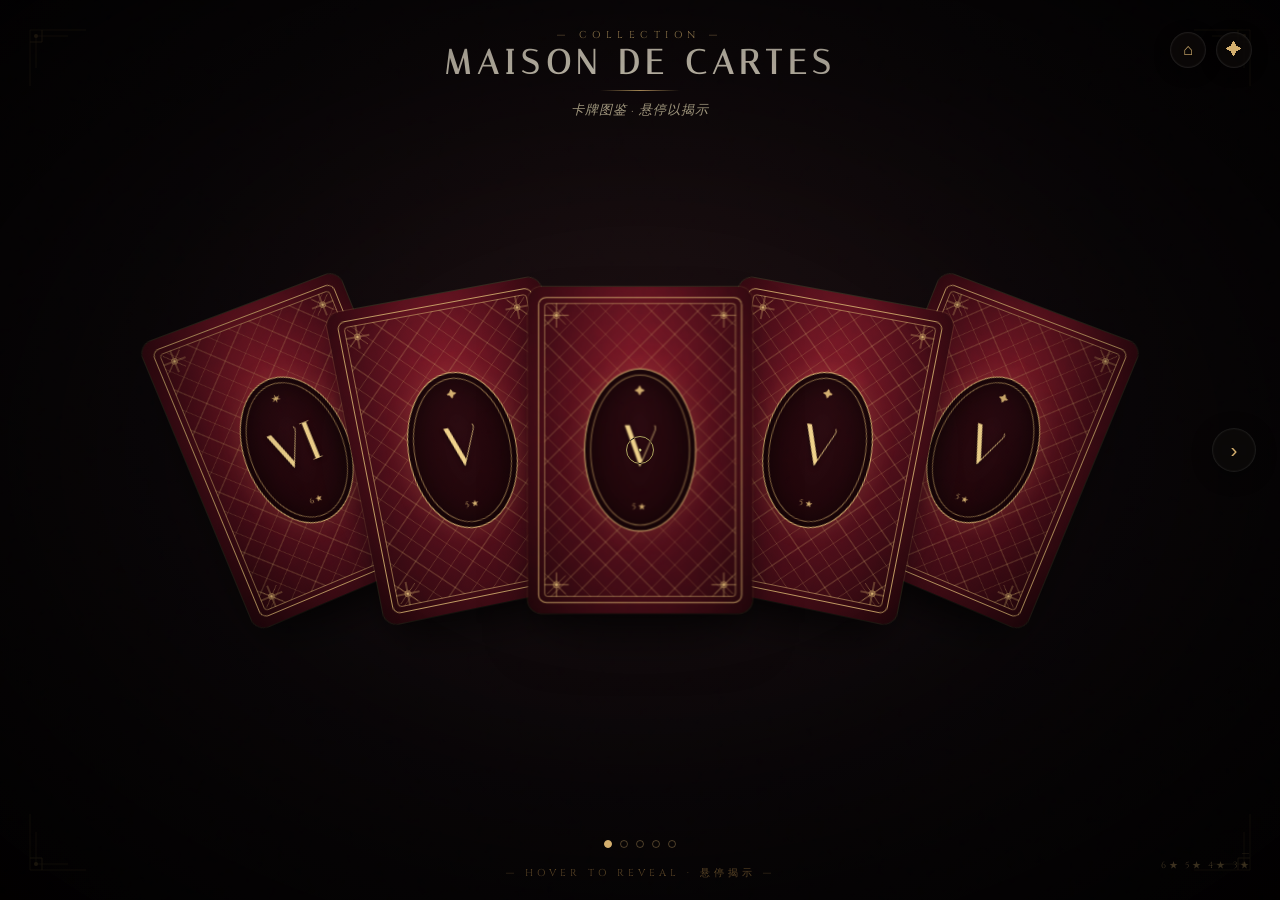
==== cards.html @ a9458280 "feat: 全面优化祈愿页面+主页特效+签到修复+素材索引 - wish: 磨砂玻璃质感覆盖全部面板，出金前预显光柱/镜头光晕/金粒特效 - wish: 三层卡池布局(半透明满宽背景+不透明主体+右下" ====
<!DOCTYPE html>
<html lang="zh-CN">
<head>
<meta charset="UTF-8">
<title>Maison de Cartes — 牌之殿堂</title>
<meta name="viewport" content="width=device-width, initial-scale=1.0">
<link rel="preconnect" href="https://fonts.googleapis.com">
<link rel="preconnect" href="https://fonts.gstatic.com" crossorigin>
<link href="https://fonts.googleapis.com/css2?family=Cinzel:wght@400;500;600;700&family=Cormorant+Garamond:ital,wght@0,300;0,400;1,300&family=Italiana&display=swap" rel="stylesheet">
<style>
  :root {
    --ink: #0a0608;
    --vellum: #f3ead6;
    --vellum-dim: #c9bd9d;
    --gold: #d4af6e;
    --gold-bright: #f0d28a;
    --gold-deep: #8a6a3a;
    --gold-edge: #b58a4a;
    --crimson: #8b1a2b;
    --crimson-deep: #4a0d18;
    --shadow: rgba(0,0,0,0.55);
    --pink: #FFB8C6;
    --purple: #B08FFF;
    --blue: #5B7A9A;
    --card-w: 220px;
    --card-h: 320px;
    --card-t: 6px;
  }

  * { margin: 0; padding: 0; box-sizing: border-box; }

  html, body {
    height: 100%;
    overflow: hidden;
    background: var(--ink);
    color: var(--vellum);
    font-family: 'Cormorant Garamond', serif;
    cursor: none;
  }

  .stage {
    position: fixed; inset: 0;
    background: radial-gradient(ellipse at 50% 40%, #1a0e10 0%, #0a0608 55%, #050203 100%);
    overflow: hidden;
  }
  .grain {
    position: fixed; inset: -50%; pointer-events: none;
    opacity: 0.08; mix-blend-mode: overlay; z-index: 100;
    background-image: url("data:image/svg+xml,%3Csvg viewBox='0 0 200 200' xmlns='http://www.w3.org/2000/svg'%3E%3Cfilter id='n'%3E%3CfeTurbulence type='fractalNoise' baseFrequency='0.9' numOctaves='3' /%3E%3C/filter%3E%3Crect width='100%25' height='100%25' filter='url(%23n)'/%3E%3C/svg%3E");
    animation: drift 8s steps(6) infinite;
  }
  @keyframes drift {
    0%,100%{transform:translate(0,0)}20%{transform:translate(-3%,2%)}40%{transform:translate(2%,-3%)}60%{transform:translate(-2%,-2%)}80%{transform:translate(3%,3%)}
  }
  .vignette {
    position: fixed; inset: 0; pointer-events: none; z-index: 90;
    background: radial-gradient(ellipse at center, transparent 35%, rgba(0,0,0,0.75) 100%);
  }
  .spotlight {
    position: fixed; inset: 0; pointer-events: none; z-index: 5;
    background: radial-gradient(ellipse 600px 800px at 50% 50%, rgba(240,210,138,0.06) 0%, transparent 60%);
    opacity: 0; transition: opacity 0.8s ease;
  }
  body.has-active .spotlight { opacity: 1; }

  .deco {
    position: fixed; pointer-events: none; z-index: 50;
    color: var(--gold-deep); opacity: 0.55;
  }
  .deco.tl{top:28px;left:28px}.deco.tr{top:28px;right:28px;transform:scaleX(-1)}
  .deco.bl{bottom:28px;left:28px;transform:scaleY(-1)}.deco.br{bottom:28px;right:28px;transform:scale(-1,-1)}

  .masthead {
    position: fixed; top: 28px; left: 50%; transform: translateX(-50%);
    text-align: center; z-index: 60; pointer-events: none;
    transition: opacity 0.5s ease;
  }
  body.has-active .masthead { opacity: 0.3; }
  .masthead .eyebrow {
    font-family: 'Cinzel', serif; font-size: 10px; letter-spacing: 0.55em;
    color: var(--gold); margin-bottom: 4px; text-transform: uppercase;
  }
  .masthead .title {
    font-family: 'Italiana', serif; font-size: 34px; letter-spacing: 0.18em;
    color: var(--vellum); line-height: 1;
  }
  .masthead .rule {
    width: 80px; height: 1px; margin: 10px auto;
    background: linear-gradient(90deg, transparent, var(--gold), transparent);
  }
  .masthead .sub {
    font-family: 'Cormorant Garamond', serif; font-style: italic;
    font-size: 13px; color: var(--vellum-dim); letter-spacing: 0.08em;
  }

  /* Nav */
  .nav-btns {
    position: fixed; top: 32px; right: 28px; z-index: 110;
    display: flex; gap: 10px;
  }
  .nav-btn {
    width: 36px; height: 36px; border-radius: 50%;
    border: 1px solid rgba(255,255,255,0.08);
    background: rgba(14,12,10,0.65); backdrop-filter: blur(12px);
    -webkit-backdrop-filter: blur(12px);
    color: var(--gold); font-size: 1rem; cursor: pointer;
    display: flex; align-items: center; justify-content: center;
    transition: all 0.3s ease; text-decoration: none;
    box-shadow: 0 4px 16px rgba(0,0,0,0.4),0 0 0 1px rgba(255,255,255,0.02) inset;
  }
  .nav-btn:hover {
    background: rgba(212,175,110,0.1);
    border-color: rgba(255,255,255,0.14); color: var(--gold-bright);
    box-shadow: 0 6px 24px rgba(0,0,0,0.5),0 0 0 1px rgba(255,255,255,0.04) inset;
    transform: translateY(-1px);
  }

  /* Page arrows */
  .page-arrow {
    position: fixed; top: 50%; transform: translateY(-50%); z-index: 110;
    width: 44px; height: 44px; border-radius: 50%;
    border: 1px solid rgba(255,255,255,0.07);
    background: rgba(14,12,10,0.6); backdrop-filter: blur(14px);
    -webkit-backdrop-filter: blur(14px);
    color: var(--gold); font-size: 1.3rem; cursor: pointer;
    display: flex; align-items: center; justify-content: center;
    transition: all 0.3s ease;
    box-shadow: 0 4px 20px rgba(0,0,0,0.45),0 0 0 1px rgba(255,255,255,0.02) inset;
  }
  .page-arrow:hover {
    background: rgba(212,175,110,0.1);
    border-color: rgba(255,255,255,0.13); color: var(--gold-bright);
    box-shadow: 0 8px 28px rgba(0,0,0,0.55),0 0 0 1px rgba(255,255,255,0.04) inset;
    transform: translateY(-50%) scale(1.05);
  }
  .page-arrow:active { transform: translateY(-50%) scale(0.92) }
  .page-arrow.left { left: 24px; }
  .page-arrow.right { right: 24px; }
  .page-arrow.hidden { opacity: 0; pointer-events: none }

  /* Page dots */
  .page-dots {
    position: fixed; bottom: 52px; left: 50%; transform: translateX(-50%);
    z-index: 110; display: flex; gap: 8px;
  }
  .page-dot {
    width: 8px; height: 8px; border-radius: 50%;
    border: 1px solid rgba(212,175,110,0.35);
    background: transparent; cursor: pointer;
    transition: all 0.3s ease;
  }
  .page-dot.active { background: var(--gold); border-color: var(--gold) }
  .page-dot:hover { border-color: rgba(212,175,110,0.7) }

  .caption {
    position: fixed; bottom: 20px; left: 50%; transform: translateX(-50%);
    z-index: 60; font-family: 'Cinzel', serif; font-size: 10px;
    letter-spacing: 0.4em; color: var(--gold-deep); text-transform: uppercase;
    pointer-events: none; transition: opacity 0.5s ease;
  }
  body.has-active .caption { opacity: 0.2; }

  .info {
    position: fixed; bottom: 80px; left: 50%;
    transform: translateX(-50%) translateY(20px);
    z-index: 60; text-align: center; pointer-events: none;
    opacity: 0; transition: opacity 0.5s ease, transform 0.6s cubic-bezier(0.16,1,0.3,1);
  }
  body.has-active .info { opacity: 1; transform: translateX(-50%) translateY(0); }
  .info .rank {
    font-family: 'Italiana', serif; font-size: 20px;
    color: var(--gold-bright); letter-spacing: 0.2em; margin-bottom: 4px;
  }
  .info .suit {
    font-family: 'Cinzel', serif; font-size: 9px;
    color: var(--vellum-dim); letter-spacing: 0.4em; text-transform: uppercase;
  }

  /* 3D Scene */
  .scene {
    position: fixed; inset: 0;
    display: flex; align-items: center; justify-content: center;
    perspective: 2000px; perspective-origin: 50% 50%; z-index: 10;
  }
  .fan {
    position: relative;
    width: var(--card-w); height: var(--card-h);
    transform-style: preserve-3d; will-change: transform;
  }

  /* Card */
  .card {
    position: absolute; top: 0; left: 0;
    width: var(--card-w); height: var(--card-h);
    transform-style: preserve-3d;
    transition: transform 0.95s cubic-bezier(0.22, 1, 0.36, 1), filter 0.6s ease, opacity 0.5s ease;
    cursor: none; will-change: transform;
  }
  .card.ghost { opacity: 0; pointer-events: none }

  .card-flip {
    position: absolute; inset: 0; transform-style: preserve-3d;
    transition: transform 0.95s cubic-bezier(0.22, 1, 0.36, 1);
    will-change: transform;
  }
  .card.flipped .card-flip { transform: rotateY(180deg); }

  .face {
    position: absolute; inset: 0; border-radius: 14px; overflow: hidden;
    backface-visibility: hidden; -webkit-backface-visibility: hidden;
    box-shadow: 0 30px 60px -20px rgba(0,0,0,0.75), 0 20px 30px -15px rgba(0,0,0,0.5), 0 0 0 1px rgba(212,175,110,0.18);
    transition: box-shadow 0.6s ease;
  }
  .face.back  { transform: translateZ(var(--card-t)); }
  .face.front { transform: rotateY(180deg) translateZ(var(--card-t)); }

  .edge {
    position: absolute; top: 0; width: calc(var(--card-t) * 2); height: 100%;
    background: linear-gradient(to right, #3a2818 0%, #b58a4a 40%, #f0d28a 50%, #b58a4a 60%, #3a2818 100%);
    box-shadow: inset 0 0 4px rgba(0,0,0,0.6);
  }
  .edge.right { right: calc(var(--card-t) * -1); transform-origin: left center; transform: rotateY(90deg); }
  .edge.left  { left: calc(var(--card-t) * -1); transform-origin: right center; transform: rotateY(-90deg); }

  body.has-active .card:not(.flipped):not(.ghost) {
    filter: brightness(0.55) saturate(0.7) blur(0.3px);
  }

  /* Back design */
  .back { background: radial-gradient(ellipse at 50% 35%, #8a1d2c 0%, #4a0d18 55%, #1f0509 100%); }
  .back-lattice {
    position: absolute; inset: 16px; border-radius: 6px;
    background-image:
      repeating-linear-gradient(45deg, rgba(212,175,110,0.22) 0, rgba(212,175,110,0.22) 1px, transparent 1px, transparent 16px),
      repeating-linear-gradient(-45deg, rgba(212,175,110,0.22) 0, rgba(212,175,110,0.22) 1px, transparent 1px, transparent 16px);
  }
  .back-frame { position: absolute; inset: 10px; border: 1.2px solid rgba(212,175,110,0.85); border-radius: 8px; }
  .back-frame::after { content:'';position:absolute;inset:5px;border:0.5px solid rgba(212,175,110,0.55);border-radius:4px }
  .back-corner { position: absolute; width: 28px; height: 28px; color: var(--gold); }
  .back-corner.tl{top:14px;left:14px}.back-corner.tr{top:14px;right:14px;transform:scaleX(-1)}
  .back-corner.bl{bottom:14px;left:14px;transform:scaleY(-1)}.back-corner.br{bottom:14px;right:14px;transform:scale(-1,-1)}
  .back-medallion {
    position: absolute; top: 50%; left: 50%; width: 110px; height: 160px;
    transform: translate(-50%, -50%); border-radius: 50%;
    background: radial-gradient(ellipse at 50% 35%, #2a0a10 0%, #1f0509 70%);
    border: 1.5px solid var(--gold);
    box-shadow: inset 0 0 30px rgba(0,0,0,0.6), 0 0 25px rgba(212,175,110,0.15);
    display: flex; align-items: center; justify-content: center;
  }
  .back-medallion::before { content:'';position:absolute;inset:5px;border:0.5px solid rgba(212,175,110,0.6);border-radius:50% }
  .back-medallion .monogram {
    font-family: 'Italiana', serif; font-size: 58px;
    color: var(--gold-bright); text-shadow: 0 2px 4px rgba(0,0,0,0.5);
    line-height: 1; margin-top: -6px;
  }
  .back-medallion .crown { position:absolute;top:16px;left:50%;transform:translateX(-50%);font-size:10px;color:var(--gold);letter-spacing:0.1em }
  .back-medallion .year { position:absolute;bottom:18px;left:50%;transform:translateX(-50%);font-family:'Cinzel',serif;font-size:8px;color:var(--gold);letter-spacing:0.25em }

  /* Front */
  .front { background: #1a1a1a; }
  .front-img { position: absolute; inset: 0; width: 100%; height: 100%; object-fit: cover; }
  .front-fallback { position:absolute;inset:0;display:flex;align-items:center;justify-content:center;font-size:4rem;color:rgba(255,255,255,0.12) }
  .front-overlay {
    position: absolute; bottom: 0; left: 0; right: 0; z-index: 2;
    padding: 20px 14px 14px;
    background: linear-gradient(transparent 0%, rgba(0,0,0,0.25) 30%, rgba(0,0,0,0.7) 70%);
    backdrop-filter: blur(8px); -webkit-backdrop-filter: blur(8px);
    border-top: 1px solid rgba(255,255,255,0.06);
  }
  .front-name { font-family:'Cinzel',serif;font-size:1rem;font-weight:600;letter-spacing:0.06em;margin-bottom:2px }
  .front-stars { font-size:0.7rem;letter-spacing:0.15em;margin-bottom:4px }
  .front-desc { font-family:'Cormorant Garamond',serif;font-size:0.7rem;font-style:italic;color:var(--vellum-dim);line-height:1.3;letter-spacing:0.03em }

  .front.s6 .front-name{color:var(--pink)}.front.s6 .front-stars{color:var(--pink)}
  .front.s5 .front-name{color:var(--gold-bright)}.front.s5 .front-stars{color:var(--gold)}
  .front.s4 .front-name{color:#c8b0ff}.front.s4 .front-stars{color:var(--purple)}
  .front.s3 .front-name{color:#8aa8c8}.front.s3 .front-stars{color:var(--blue)}

  .card.s6.flipped .face{box-shadow:0 60px 100px -20px rgba(0,0,0,0.85),0 30px 50px -15px rgba(255,184,198,0.35),0 0 0 1px rgba(255,184,198,0.45),0 0 80px -10px rgba(255,184,198,0.3)}
  .card.s5.flipped .face{box-shadow:0 60px 100px -20px rgba(0,0,0,0.85),0 30px 50px -15px rgba(212,175,110,0.35),0 0 0 1px rgba(240,210,138,0.45),0 0 80px -10px rgba(240,210,138,0.35)}
  .card.s4.flipped .face{box-shadow:0 60px 100px -20px rgba(0,0,0,0.85),0 30px 50px -15px rgba(176,143,255,0.25),0 0 0 1px rgba(176,143,255,0.35),0 0 80px -10px rgba(176,143,255,0.2)}
  .card.s3.flipped .face{box-shadow:0 60px 100px -20px rgba(0,0,0,0.85),0 30px 50px -15px rgba(91,122,154,0.25),0 0 0 1px rgba(91,122,154,0.35),0 0 80px -10px rgba(91,122,154,0.15)}

  .shine {
    position: absolute; inset: 0; border-radius: 14px; pointer-events: none;
    background: linear-gradient(105deg, transparent 30%, rgba(255,240,200,0.0) 45%, rgba(255,240,200,0.5) 50%, rgba(255,240,200,0.0) 55%, transparent 70%);
    opacity: 0; transition: opacity 0.4s ease; mix-blend-mode: overlay; z-index: 5;
  }
  .card.flipped .shine { opacity: 1; animation: shineSweep 1.4s ease-out 0.4s; }
  @keyframes shineSweep { 0%{transform:translateX(-100%)}100%{transform:translateX(100%)} }

  @keyframes drift-fan { 0%,100%{transform:translate3d(0,0,0)}50%{transform:translate3d(0,-6px,0)} }
  .fan-float { animation: drift-fan 6s ease-in-out infinite; }

  /* Custom cursor */
  .cursor {
    position: fixed; width: 28px; height: 28px;
    border: 1px solid var(--gold); border-radius: 50%;
    pointer-events: none; transform: translate(-50%, -50%); z-index: 9999;
    transition: width 0.3s, height 0.3s, border-color 0.3s, opacity 0.3s;
    mix-blend-mode: difference;
  }
  .cursor::after { content:'';position:absolute;top:50%;left:50%;width:3px;height:3px;background:var(--gold-bright);border-radius:50%;transform:translate(-50%,-50%) }
  .cursor.over-card { width: 56px; height: 56px; border-color: var(--gold-bright); }

  .legend {
    position: fixed; right: 28px; bottom: 28px; z-index: 60;
    font-family: 'Cinzel', serif; font-size: 9px; letter-spacing: 0.3em;
    color: var(--vellum-dim); text-align: right; pointer-events: none; opacity: 0.7;
  }
  .legend span { color: var(--gold); }

  @keyframes cardEnter { from{opacity:0}to{opacity:1} }
  @keyframes fadeIn { from{opacity:0;transform:translateY(-10px)}to{opacity:1;transform:translateY(0)} }
  .masthead { animation: fadeIn 1.5s ease 0.8s backwards; }
  .caption  { animation: fadeIn 1.5s ease 1s backwards; }
</style>
</head>
<body>

<div class="stage"></div>
<div class="vignette"></div>
<div class="spotlight"></div>
<div class="grain"></div>

<svg class="deco tl" width="60" height="60" viewBox="0 0 60 60" fill="none"><path d="M2 2 L58 2 M2 2 L2 58" stroke="currentColor" stroke-width="0.5"/><path d="M8 8 L40 8 M8 8 L8 40" stroke="currentColor" stroke-width="0.5"/><circle cx="8" cy="8" r="2" fill="currentColor"/><path d="M14 2 L14 14 L2 14" stroke="currentColor" stroke-width="0.8"/></svg>
<svg class="deco tr" width="60" height="60" viewBox="0 0 60 60" fill="none"><path d="M2 2 L58 2 M2 2 L2 58" stroke="currentColor" stroke-width="0.5"/><path d="M8 8 L40 8 M8 8 L8 40" stroke="currentColor" stroke-width="0.5"/><circle cx="8" cy="8" r="2" fill="currentColor"/><path d="M14 2 L14 14 L2 14" stroke="currentColor" stroke-width="0.8"/></svg>
<svg class="deco bl" width="60" height="60" viewBox="0 0 60 60" fill="none"><path d="M2 2 L58 2 M2 2 L2 58" stroke="currentColor" stroke-width="0.5"/><path d="M8 8 L40 8 M8 8 L8 40" stroke="currentColor" stroke-width="0.5"/><circle cx="8" cy="8" r="2" fill="currentColor"/><path d="M14 2 L14 14 L2 14" stroke="currentColor" stroke-width="0.8"/></svg>
<svg class="deco br" width="60" height="60" viewBox="0 0 60 60" fill="none"><path d="M2 2 L58 2 M2 2 L2 58" stroke="currentColor" stroke-width="0.5"/><path d="M8 8 L40 8 M8 8 L8 40" stroke="currentColor" stroke-width="0.5"/><circle cx="8" cy="8" r="2" fill="currentColor"/><path d="M14 2 L14 14 L2 14" stroke="currentColor" stroke-width="0.8"/></svg>

<nav class="nav-btns">
  <a href="index.html" class="nav-btn" title="返回主页">⌂</a>
  <a href="wish.html" class="nav-btn" title="前往祈愿">✦</a>
</nav>

<header class="masthead">
  <div class="eyebrow">— Collection —</div>
  <h1 class="title">MAISON DE CARTES</h1>
  <div class="rule"></div>
  <div class="sub">卡牌图鉴 · 悬停以揭示</div>
</header>

<main class="scene">
  <div class="fan fan-float" id="fan"></div>
</main>

<button class="page-arrow left hidden" id="arrow-left" title="上一页">‹</button>
<button class="page-arrow right" id="arrow-right" title="下一页">›</button>

<div class="page-dots" id="page-dots"></div>

<div class="caption">— Hover to reveal · 悬停揭示 —</div>
<div class="info">
  <div class="rank" id="info-rank">—</div>
  <div class="suit" id="info-suit">SELECT A CARD</div>
</div>
<div class="legend"><span id="legend-rarity">—</span><br/><span>6★ 5★ 4★ 3★</span></div>

<div class="cursor" id="cursor"></div>

<script>
// ── Card data ──
const ALL=[
  {name:"创世神",img:"image/god.jpg",rarity:6,desc:"请输入文本"},
  {name:"小苗o",img:"image/xiaomiao.jpg",rarity:5,desc:"小苗想去哪就去哪"},
  {name:"郑灵杰",img:"image/zlj.jpg",rarity:5,desc:"郑灵杰，伟大的同义词"},
  {name:"食精玫瑰",img:"image/zzh3.jpg",rarity:5,desc:"食精玫瑰，我要出嫁了"},
  {name:"柔情猫娘",img:"image/猫娘.jpg",rarity:5,desc:"神秘的造物"},
  {name:"西装老巩",img:"image/gzj2.jpg",rarity:4,desc:"西装老巩，豪到你了吗"},
  {name:"阴成冰",img:"image/ycb.jpg",rarity:4,desc:"阴成冰，拥有强大的力量"},
  {name:"后室阳志",img:"image/lyz3.jpg",rarity:4,desc:"游荡在金工的魂灵，令人不安的存在"},
  {name:"阳志飞踢",img:"image/lyz踢.jpg",rarity:4,desc:"踢！踢！踢！"},
  {name:"朱子衡飞踢",img:"image/zzh踢.jpg",rarity:4,desc:"踢！踢！踢！"},
  {name:"乃珑",img:"image/奶龙.jpg",rarity:4,desc:"绿色眼睛、黄色头发的知性大姐姐，散发出一股忧郁的气息，笑起来应该会很好看"},
  {name:"猫娘学长",img:"image/zzh.jpg",rarity:3,desc:"可爱的柔情猫娘，使用起来便捷的杯子"},
  {name:"阳志是给",img:"image/lyz.jpg",rarity:3,desc:"神秘爆炸头，随机刷新在金工，绿色外星人的使者"},
  {name:"老巩",img:"image/gzj.jpg",rarity:3,desc:"浙大詹姆斯"},
  {name:"空翻也",img:"image/kfy.jpg",rarity:3,desc:"蔡徐坤拥护者，普京同位体"},
  {name:"带毛魔丸",img:"image/lyz2.jpg",rarity:3,desc:"带毛魔丸，拥有强大的力量"},
  {name:"奶察",img:"image/nc.jpg",rarity:3,desc:"可爱的奶察，带来温暖和关怀"},
  {name:"二奶",img:"image/nz.jpg",rarity:3,desc:"真男人不露二奶"},
  {name:"窄型魔丸",img:"image/zzh2.jpg",rarity:3,desc:"窄型魔丸，使人绷不住"},
  {name:"SHIT",img:"image/SHIT.jpg",rarity:3,desc:"没什么意义，降低你的抽卡概率"},
  {name:"zonk",img:"image/zzh4.jpg",rarity:3,desc:"低客的黑调"},
];

const PER_PAGE=5;
const TOTAL_PAGES=Math.ceil(ALL.length/PER_PAGE);
let currentPage=0;

// ── DOM refs ──
const fan=document.getElementById('fan');
const cursor=document.getElementById('cursor');
const infoRank=document.getElementById('info-rank');
const infoSuit=document.getElementById('info-suit');
const body=document.body;
const arrowLeft=document.getElementById('arrow-left');
const arrowRight=document.getElementById('arrow-right');
const pageDots=document.getElementById('page-dots');

// Build page dots
for(let i=0;i<TOTAL_PAGES;i++){
  const dot=document.createElement('span');
  dot.className='page-dot'+(i===0?' active':'');
  dot.addEventListener('click',()=>goToPage(i));
  pageDots.appendChild(dot);
}

function updateArrows(){
  arrowLeft.classList.toggle('hidden',currentPage===0);
  arrowRight.classList.toggle('hidden',currentPage>=TOTAL_PAGES-1);
}

arrowLeft.addEventListener('click',()=>{if(currentPage>0)goToPage(currentPage-1)});
arrowRight.addEventListener('click',()=>{if(currentPage<TOTAL_PAGES-1)goToPage(currentPage+1)});

// Keyboard nav
document.addEventListener('keydown',e=>{
  if(e.key==='ArrowLeft'&&currentPage>0)goToPage(currentPage-1);
  if(e.key==='ArrowRight'&&currentPage<TOTAL_PAGES-1)goToPage(currentPage+1);
});

// ── Back face SVG template ──
function backFaceHTML(rarity){
  const rn={6:'VI',5:'V',4:'IV',3:'III'}[rarity]||'?';
  const crown=rarity===6?'✶':'✦';
  return `<div class="face back">
    <div class="back-lattice"></div><div class="back-frame"></div>
    <svg class="back-corner tl" viewBox="0 0 28 28" fill="none"><path d="M2 14 L26 14 M14 2 L14 26" stroke="currentColor" stroke-width="0.6"/><path d="M5 5 L23 23 M23 5 L5 23" stroke="currentColor" stroke-width="0.4"/><circle cx="14" cy="14" r="3" fill="none" stroke="currentColor" stroke-width="0.6"/><circle cx="14" cy="14" r="1.5" fill="currentColor"/></svg>
    <svg class="back-corner tr" viewBox="0 0 28 28" fill="none"><path d="M2 14 L26 14 M14 2 L14 26" stroke="currentColor" stroke-width="0.6"/><path d="M5 5 L23 23 M23 5 L5 23" stroke="currentColor" stroke-width="0.4"/><circle cx="14" cy="14" r="3" fill="none" stroke="currentColor" stroke-width="0.6"/><circle cx="14" cy="14" r="1.5" fill="currentColor"/></svg>
    <svg class="back-corner bl" viewBox="0 0 28 28" fill="none"><path d="M2 14 L26 14 M14 2 L14 26" stroke="currentColor" stroke-width="0.6"/><path d="M5 5 L23 23 M23 5 L5 23" stroke="currentColor" stroke-width="0.4"/><circle cx="14" cy="14" r="3" fill="none" stroke="currentColor" stroke-width="0.6"/><circle cx="14" cy="14" r="1.5" fill="currentColor"/></svg>
    <svg class="back-corner br" viewBox="0 0 28 28" fill="none"><path d="M2 14 L26 14 M14 2 L14 26" stroke="currentColor" stroke-width="0.6"/><path d="M5 5 L23 23 M23 5 L5 23" stroke="currentColor" stroke-width="0.4"/><circle cx="14" cy="14" r="3" fill="none" stroke="currentColor" stroke-width="0.6"/><circle cx="14" cy="14" r="1.5" fill="currentColor"/></svg>
    <div class="back-medallion">
      <div class="crown">${crown}</div>
      <div class="monogram">${rn}</div>
      <div class="year">${rarity}★</div>
    </div>
  </div>`;
}

// ── Render cards for current page ──
let cards=[];
let activeIdx=null;

function renderPage(page){
  const start=page*PER_PAGE;
  const pageCards=ALL.slice(start,start+PER_PAGE);

  fan.innerHTML='';
  cards=[];
  activeIdx=null;
  body.classList.remove('has-active');
  infoRank.textContent='—';
  infoSuit.textContent='SELECT A CARD';
  document.getElementById('legend-rarity').textContent='—';

  pageCards.forEach((c,i)=>{
    const rClass='s'+c.rarity;
    const stars='★'.repeat(c.rarity)+'☆'.repeat(Math.max(0,6-c.rarity));
    const el=document.createElement('article');
    el.className='card '+rClass;
    el.dataset.i=i;
    el.dataset.name=c.name;
    el.dataset.stars=stars;
    el.dataset.desc=c.desc;
    el.dataset.rarity=c.rarity;
    el.style.animation=`cardEnter 0.5s ease ${i*0.08}s backwards`;
    el.innerHTML=`<div class="card-flip">
      <div class="edge left"></div><div class="edge right"></div>
      ${backFaceHTML(c.rarity)}
      <div class="face front ${rClass}">
        <img class="front-img" src="${c.img}" alt="${c.name}" onerror="this.style.display='none';this.nextElementSibling.style.display='flex'">
        <span class="front-fallback" style="display:none">${'★'.repeat(c.rarity)}</span>
        <div class="front-overlay">
          <div class="front-name">${c.name}</div>
          <div class="front-stars">${stars}</div>
          <div class="front-desc">${c.desc}</div>
        </div>
      </div>
      <div class="shine"></div>
    </div>`;
    fan.appendChild(el);
    cards.push(el);
  });

  // Fill remaining slots with ghosts
  for(let i=pageCards.length;i<PER_PAGE;i++){
    const el=document.createElement('article');
    el.className='card ghost';
    el.dataset.i=i;
    el.style.animation='none';
    fan.appendChild(el);
    cards.push(el);
  }

  // Set default fan positions
  applyDefaultPositions();
  bindCardEvents();

  // Update UI
  document.querySelectorAll('.page-dot').forEach((d,i)=>d.classList.toggle('active',i===page));
  updateArrows();
}

// ── Default fan positions (centered around mid card) ──
function defaultFanTransform(i,total){
  if(total===1)return ['translate3d(0,0,40px) rotateY(0) rotateZ(0)'][i];
  if(total===2)return [
    'translate3d(-120px,0,-10px) rotateY(6deg) rotateZ(-6deg)',
    'translate3d(120px,0,-10px) rotateY(-6deg) rotateZ(6deg)'
  ][i];
  if(total===3)return [
    'translate3d(-240px,0,-60px) rotateY(10deg) rotateZ(-14deg)',
    'translate3d(0,0,40px) rotateY(0) rotateZ(0)',
    'translate3d(240px,0,-60px) rotateY(-10deg) rotateZ(14deg)'
  ][i];
  if(total===4)return [
    'translate3d(-300px,0,-90px) rotateY(13deg) rotateZ(-18deg)',
    'translate3d(-100px,0,-10px) rotateY(5deg) rotateZ(-6deg)',
    'translate3d(100px,0,-10px) rotateY(-5deg) rotateZ(6deg)',
    'translate3d(300px,0,-90px) rotateY(-13deg) rotateZ(18deg)'
  ][i];
  return [
    'translate3d(-360px,0,-100px) rotateY(15deg) rotateZ(-22deg)',
    'translate3d(-180px,0,-30px) rotateY(8deg) rotateZ(-11deg)',
    'translate3d(0,0,40px) rotateY(0) rotateZ(0)',
    'translate3d(180px,0,-30px) rotateY(-8deg) rotateZ(11deg)',
    'translate3d(360px,0,-100px) rotateY(-15deg) rotateZ(22deg)'
  ][i];
}

function applyDefaultPositions(){
  const visible=cards.filter(c=>!c.classList.contains('ghost'));
  visible.forEach((c,i)=>c.style.transform=defaultFanTransform(i,visible.length));
}

// ── Tunnel transform (same as original) ──
function tunnelTransform(i,act,total){
  if(i===act){
    return 'translate3d(0,-30px,280px) rotateY(0deg) rotateZ(0) scale(1.08)';
  }
  const delta=i-act;
  const sign=delta>0?1:-1;
  const dist=Math.abs(delta);
  const x=sign*(260+(dist-1)*70);
  const z=-120-(dist-1)*210;
  const y=(dist-1)*6;
  const rotY=-sign*(80+(dist-1)*3);
  const scale=Math.max(0.32,0.72-(dist-1)*0.11);
  return `translate3d(${x}px,${y}px,${z}px) rotateY(${rotY}deg) scale(${scale})`;
}

// ── Activate / Reset ──
function activate(idx){
  if(activeIdx===idx)return;
  activeIdx=idx;
  body.classList.add('has-active');
  const visible=cards.filter(c=>!c.classList.contains('ghost'));
  cards.forEach((c,i)=>{
    if(c.classList.contains('ghost'))return;
    c.style.transform=tunnelTransform(i,idx,visible.length);
    c.classList.toggle('flipped',i===idx);
  });
  const c=cards[idx];
  infoRank.textContent=c.dataset.name;
  infoSuit.textContent=c.dataset.stars+' · '+c.dataset.desc;
  document.getElementById('legend-rarity').textContent=c.dataset.rarity+'★';
}

function resetAll(){
  activeIdx=null;
  body.classList.remove('has-active');
  cards.forEach(c=>{c.classList.remove('flipped')});
  applyDefaultPositions();
}

function bindCardEvents(){
  cards.forEach((card)=>{
    const idx=parseInt(card.dataset.i,10);
    if(card.classList.contains('ghost'))return;
    // Remove old listeners by cloning (simple approach)
    const fresh=card.cloneNode(true);
    card.parentNode.replaceChild(fresh,card);
    cards[idx]=fresh;
    fresh.addEventListener('mouseenter',()=>{activate(idx);cursor.classList.add('over-card')});
    fresh.addEventListener('mouseleave',()=>{cursor.classList.remove('over-card')});
    fresh.addEventListener('click',()=>{
      if(activeIdx===idx)resetAll();
      else{activate(idx);cursor.classList.add('over-card')}
    });
  });
}

function goToPage(page){
  if(page===currentPage)return;
  currentPage=page;
  // Fade out then render
  fan.style.opacity='0';
  fan.style.transition='opacity 0.3s ease';
  setTimeout(()=>{
    renderPage(page);
    fan.style.opacity='1';
    setTimeout(()=>{fan.style.transition=''},350);
  },300);
}

// ── Parallax / cursor ──
let targetX=0,targetY=0,currentX=0,currentY=0;
let cursorX=window.innerWidth/2,cursorY=window.innerHeight/2;
let cursorVX=cursorX,cursorVY=cursorY;

window.addEventListener('mousemove',e=>{
  targetX=(e.clientX/window.innerWidth)*2-1;
  targetY=(e.clientY/window.innerHeight)*2-1;
  cursorX=e.clientX;cursorY=e.clientY;
});

function tick(){
  currentX+=(targetX-currentX)*0.04;
  currentY+=(targetY-currentY)*0.04;
  cursorVX+=(cursorX-cursorVX)*0.12;
  cursorVY+=(cursorY-cursorVY)*0.12;
  const damp=activeIdx===null?1:0.35;
  fan.style.transform=`translate3d(${currentX*6*damp}px,${currentY*3*damp}px,0) rotateY(${currentX*8*damp}deg) rotateX(${-currentY*5*damp}deg)`;
  cursor.style.transform=`translate(${cursorVX}px,${cursorVY}px) translate(-50%,-50%)`;
  requestAnimationFrame(tick);
}
tick();

let leaveTimer=null;
fan.addEventListener('mouseleave',()=>{leaveTimer=setTimeout(resetAll,300)});
fan.addEventListener('mouseenter',()=>{if(leaveTimer){clearTimeout(leaveTimer);leaveTimer=null}});
document.addEventListener('mouseleave',()=>cursor.style.opacity='0');
document.addEventListener('mouseenter',()=>cursor.style.opacity='1');

// ── Init ──
renderPage(0);
</script>

</body>
</html>
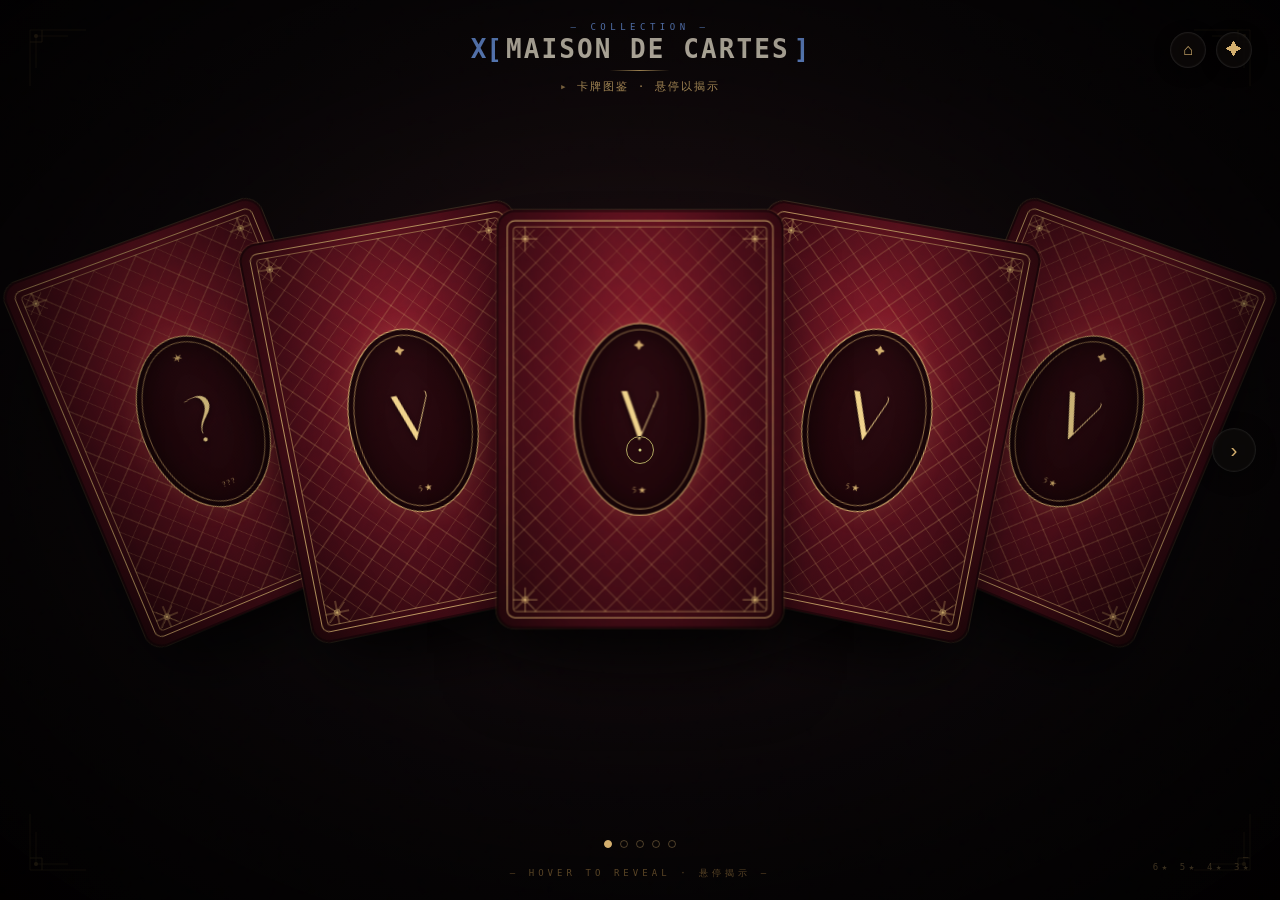
==== commit b79a896e: "feat: xLab 品牌升级 · WebGL 背景 · 电影感抽卡演出 · 全站终端风统一 - index: X[STELLAR_WISH] 终端风 logo, WebGL 黑洞星云背景, 星空牵引" ====
--- a/cards.html
+++ b/cards.html
@@ -2,7 +2,7 @@
 <html lang="zh-CN">
 <head>
 <meta charset="UTF-8">
-<title>Maison de Cartes — 牌之殿堂</title>
+<title>X[CARDS] · xLab</title>
 <meta name="viewport" content="width=device-width, initial-scale=1.0">
 <link rel="preconnect" href="https://fonts.googleapis.com">
 <link rel="preconnect" href="https://fonts.gstatic.com" crossorigin>
@@ -310,6 +310,187 @@
   }
   .legend span { color: var(--gold); }
 
+  /* ===== [MYSTERY] locked 6★ card (创世神未抽到) ===== */
+  .front-locked{
+    position:absolute;inset:0;
+    display:flex;flex-direction:column;align-items:center;justify-content:center;
+    background:radial-gradient(ellipse at 50% 40%,#1a0e18 0%,#0a040f 60%,#000 100%);
+    border-radius:18px;overflow:hidden;
+  }
+  .front-locked::before{
+    content:'';position:absolute;inset:0;
+    background:repeating-conic-gradient(from 0deg at 50% 50%,
+      transparent 0deg,
+      rgba(255,184,198,.04) 3deg,
+      transparent 6deg,
+      rgba(255,184,198,.04) 9deg);
+    animation:lk-spin 12s linear infinite;
+  }
+  @keyframes lk-spin{to{transform:rotate(360deg)}}
+  .locked-glyph{
+    position:relative;z-index:1;
+    font-family:"Cinzel","Noto Serif SC",serif;
+    font-size:4.5rem;line-height:1;
+    background:linear-gradient(180deg,rgba(255,200,220,.45),rgba(255,160,190,.18));
+    -webkit-background-clip:text;-webkit-text-fill-color:transparent;background-clip:text;
+    filter:drop-shadow(0 0 20px rgba(255,184,198,.4));
+    animation:lk-pulse 3s ease-in-out infinite;
+  }
+  @keyframes lk-pulse{0%,100%{opacity:.7}50%{opacity:1}}
+  .locked-label{
+    position:relative;z-index:1;
+    font-family:"JetBrains Mono",ui-monospace,monospace;
+    font-size:.6rem;letter-spacing:.32em;color:rgba(255,184,198,.5);
+    margin-top:12px;
+  }
+
+  /* ===== [GEEK] Hex radar floating panel ===== */
+  .radar-panel{
+    position:fixed;right:18px;top:18px;z-index:60;
+    width:230px;padding:14px 14px 10px;
+    background:rgba(14,18,32,.55);
+    backdrop-filter:blur(18px) saturate(140%);
+    -webkit-backdrop-filter:blur(18px) saturate(140%);
+    border:1px solid rgba(212,184,122,.22);border-radius:14px;
+    box-shadow:0 18px 50px rgba(0,0,0,.5);
+    color:#E8E0D0;font-family:"JetBrains Mono","SF Mono",ui-monospace,monospace;
+    transform:translateX(110%);opacity:0;
+    transition:transform .45s cubic-bezier(.22,1,.36,1),opacity .35s ease;
+    pointer-events:none;
+  }
+  .radar-panel.show{transform:translateX(0);opacity:1}
+  .radar-panel .rp-name{
+    font-family:"Cinzel","Noto Serif SC",serif;font-size:.95rem;font-weight:600;
+    color:var(--gold-bright,#F5E6CC);letter-spacing:.06em;margin-bottom:2px;
+  }
+  .radar-panel .rp-rarity{font-size:.7rem;color:#9999AA;margin-bottom:8px;letter-spacing:.18em}
+  .radar-panel svg{display:block;width:100%;height:auto}
+  .radar-panel .rp-stats{
+    display:grid;grid-template-columns:1fr 1fr;gap:4px 10px;
+    font-size:.62rem;margin-top:6px;color:#c8c4b0;letter-spacing:.08em;
+  }
+  .radar-panel .rp-stats b{color:var(--gold,#D4B87A);font-weight:600}
+
+  /* ============================================================
+     ▼ XLAB · CARDS LAYOUT REWORK ▼
+     - 卡牌放大 (220→280)
+     - 扇形距离同比放大，整体下移
+     - 卡面玻璃化 + 金色细描边 + 仪式化光晕
+     - Masthead 切换为 X[CARDS] 终端风
+     - Caption / nav 微调，去掉俗套的"hover 揭示"
+  ============================================================ */
+  :root{
+    --card-w:280px;
+    --card-h:408px;
+    --card-t:7px;
+  }
+  /* fan 整体上移让 info 浮窗有空间 */
+  .scene{align-items:center !important;padding-bottom:60px}
+  /* face 加更深的双层阴影 + 内金边 */
+  .face{
+    box-shadow:
+      0 50px 80px -25px rgba(0,0,0,0.85),
+      0 30px 50px -20px rgba(0,0,0,0.55),
+      0 0 0 1px rgba(212,175,110,0.22),
+      0 0 0 2px rgba(0,0,0,0.4) inset !important;
+    border-radius:18px !important;
+  }
+  /* front 加内金细线 + 顶部亮光带 */
+  .front::before{
+    content:'';position:absolute;inset:0;border-radius:18px;pointer-events:none;z-index:3;
+    border:1px solid rgba(245,230,204,0.18);
+    box-shadow:
+      0 1px 0 rgba(255,255,255,0.10) inset,
+      0 0 60px -10px rgba(212,175,110,0.18) inset;
+  }
+  .front::after{
+    content:'';position:absolute;left:8%;right:8%;top:6%;height:38%;
+    background:linear-gradient(180deg,rgba(255,255,255,0.18),transparent);
+    border-radius:14px 14px 50% 50%/14px 14px 100% 100%;
+    pointer-events:none;mix-blend-mode:overlay;z-index:3;
+    opacity:.4;
+  }
+  /* overlay 加大留更多角色 */
+  .front-overlay{padding:22px 18px 16px !important}
+  .front-name{font-size:1.18rem !important;letter-spacing:.08em !important}
+  .front-stars{font-size:.78rem !important;letter-spacing:.22em !important;margin-bottom:6px !important}
+  .front-desc{font-size:.78rem !important;line-height:1.55 !important}
+
+  /* back medallion 比例放大 */
+  .back-medallion{width:130px !important;height:188px !important}
+  .back-medallion .monogram{font-size:68px !important}
+
+  /* 5★/6★ flipped 时光晕加强 */
+  .card.s6.flipped .face{
+    box-shadow:
+      0 70px 120px -25px rgba(0,0,0,0.9),
+      0 40px 60px -18px rgba(255,184,198,0.4),
+      0 0 0 1.5px rgba(255,184,198,0.55),
+      0 0 100px -8px rgba(255,184,198,0.45) !important;
+  }
+  .card.s5.flipped .face{
+    box-shadow:
+      0 70px 120px -25px rgba(0,0,0,0.9),
+      0 40px 60px -18px rgba(212,175,110,0.42),
+      0 0 0 1.5px rgba(240,210,138,0.55),
+      0 0 100px -8px rgba(240,210,138,0.45) !important;
+  }
+  .card.s4.flipped .face{
+    box-shadow:
+      0 65px 110px -22px rgba(0,0,0,0.85),
+      0 36px 56px -18px rgba(176,143,255,0.32),
+      0 0 0 1.5px rgba(176,143,255,0.45),
+      0 0 90px -8px rgba(176,143,255,0.28) !important;
+  }
+
+  /* Masthead → X[CARDS] 终端风 */
+  .masthead{top:22px !important}
+  .masthead .eyebrow{
+    font-family:"JetBrains Mono","SF Mono",ui-monospace,monospace !important;
+    font-size:9px !important;letter-spacing:.5em !important;color:#7aa9ff !important;
+  }
+  .masthead .title{
+    font-family:"JetBrains Mono","SF Mono",ui-monospace,monospace !important;
+    font-size:26px !important;letter-spacing:.08em !important;font-weight:600 !important;
+  }
+  .masthead .title::before{content:'X[';color:#7aa9ff;letter-spacing:0;margin-right:4px}
+  .masthead .title::after{content:']';color:#7aa9ff;letter-spacing:0;margin-left:4px}
+  .masthead .rule{margin:8px auto !important;width:60px !important}
+  .masthead .sub{
+    font-family:"JetBrains Mono",ui-monospace,monospace !important;
+    font-size:11px !important;font-style:normal !important;
+    letter-spacing:.18em !important;color:var(--gold) !important;
+  }
+  .masthead .sub::before{content:'▸ ';opacity:.7}
+
+  /* Info 浮窗向上、放大字号 */
+  .info{bottom:96px !important}
+  .info .rank{font-size:24px !important;letter-spacing:.18em !important}
+  .info .suit{font-size:10px !important;letter-spacing:.45em !important}
+
+  /* Caption 改极简提示 */
+  .caption{
+    font-family:"JetBrains Mono",ui-monospace,monospace !important;
+    font-size:9px !important;letter-spacing:.45em !important;
+  }
+
+  /* Legend / radar 字体小调 */
+  .legend{
+    font-family:"JetBrains Mono",ui-monospace,monospace !important;
+    font-size:9px !important;letter-spacing:.4em !important;
+  }
+
+  /* 视口太窄时缩小，避免溢出 */
+  @media(max-height:780px){
+    :root{--card-w:240px;--card-h:348px}
+  }
+  @media(max-width:760px){
+    :root{--card-w:200px;--card-h:288px;--card-t:5px}
+    .masthead .title{font-size:20px !important}
+    .info{bottom:78px !important}
+    .info .rank{font-size:18px !important}
+  }
+
   @keyframes cardEnter { from{opacity:0}to{opacity:1} }
   @keyframes fadeIn { from{opacity:0;transform:translateY(-10px)}to{opacity:1;transform:translateY(0)} }
   .masthead { animation: fadeIn 1.5s ease 0.8s backwards; }
@@ -355,6 +536,12 @@
   <div class="suit" id="info-suit">SELECT A CARD</div>
 </div>
 <div class="legend"><span id="legend-rarity">—</span><br/><span>6★ 5★ 4★ 3★</span></div>
+<div class="radar-panel" id="radar-panel">
+  <div class="rp-name" id="rp-name">—</div>
+  <div class="rp-rarity" id="rp-rarity">—</div>
+  <svg viewBox="0 0 200 200" id="rp-svg"></svg>
+  <div class="rp-stats" id="rp-stats"></div>
+</div>
 
 <div class="cursor" id="cursor"></div>
 
@@ -384,6 +571,28 @@
   {name:"zonk",img:"image/zzh4.jpg",rarity:3,desc:"低客的黑调"},
 ];
 
+// [MYSTERY] 创世神隐藏：只有真正抽出 6★ 后才在图鉴中揭示
+(function(){
+  const gIdx=ALL.findIndex(c=>c.rarity===6);
+  if(gIdx<0) return;
+  let unlocked=false;
+  try{
+    const d=JSON.parse(localStorage.getItem('wish_genshin_v5'));
+    if(d && d.hi){
+      unlocked=d.hi.some(h=>h.rarity===6);
+    }
+  }catch(e){}
+  if(!unlocked){
+    ALL[gIdx]={
+      name:'???',
+      img:'',
+      rarity:6,
+      desc:'条件未知 · 尚未揭示',
+      locked:true
+    };
+  }
+})();
+
 const PER_PAGE=5;
 const TOTAL_PAGES=Math.ceil(ALL.length/PER_PAGE);
 let currentPage=0;
@@ -465,15 +674,18 @@
     el.dataset.desc=c.desc;
     el.dataset.rarity=c.rarity;
     el.style.animation=`cardEnter 0.5s ease ${i*0.08}s backwards`;
+    const locked=c.locked;
     el.innerHTML=`<div class="card-flip">
       <div class="edge left"></div><div class="edge right"></div>
-      ${backFaceHTML(c.rarity)}
-      <div class="face front ${rClass}">
-        <img class="front-img" src="${c.img}" alt="${c.name}" onerror="this.style.display='none';this.nextElementSibling.style.display='flex'">
-        <span class="front-fallback" style="display:none">${'★'.repeat(c.rarity)}</span>
+      ${locked ? backFaceHTML(6).replace(/VI/g,'?').replace(/6★/g,'???') : backFaceHTML(c.rarity)}
+      <div class="face front ${rClass} ${locked?'locked-card':''}">
+        ${locked
+          ? `<div class="front-locked"><div class="locked-glyph">✦</div><div class="locked-label">抽 取 后 揭 示</div></div>`
+          : `<img class="front-img" src="${c.img}" alt="${c.name}" onerror="this.style.display='none';this.nextElementSibling.style.display='flex'">
+             <span class="front-fallback" style="display:none">${'★'.repeat(c.rarity)}</span>`}
         <div class="front-overlay">
           <div class="front-name">${c.name}</div>
-          <div class="front-stars">${stars}</div>
+          <div class="front-stars">${locked?'??????':stars}</div>
           <div class="front-desc">${c.desc}</div>
         </div>
       </div>
@@ -481,6 +693,14 @@
     </div>`;
     fan.appendChild(el);
     cards.push(el);
+    // [GEEK] holographic foil for 5★/6★ front face (skip locked)
+    if(c.rarity>=5 && !c.locked){
+      el.querySelectorAll('.face.front').forEach(f=>{
+        // attachHolo runs once geek.js is loaded
+        const apply=()=>window.GeekLayer && window.GeekLayer.attachHolo(f);
+        if(window.GeekLayer) apply(); else setTimeout(apply,300);
+      });
+    }
   });
 
   // Fill remaining slots with ghosts
@@ -510,22 +730,22 @@
     'translate3d(120px,0,-10px) rotateY(-6deg) rotateZ(6deg)'
   ][i];
   if(total===3)return [
-    'translate3d(-240px,0,-60px) rotateY(10deg) rotateZ(-14deg)',
-    'translate3d(0,0,40px) rotateY(0) rotateZ(0)',
-    'translate3d(240px,0,-60px) rotateY(-10deg) rotateZ(14deg)'
+    'translate3d(-300px,0,-60px) rotateY(10deg) rotateZ(-14deg)',
+    'translate3d(0,0,50px) rotateY(0) rotateZ(0)',
+    'translate3d(300px,0,-60px) rotateY(-10deg) rotateZ(14deg)'
   ][i];
   if(total===4)return [
-    'translate3d(-300px,0,-90px) rotateY(13deg) rotateZ(-18deg)',
-    'translate3d(-100px,0,-10px) rotateY(5deg) rotateZ(-6deg)',
-    'translate3d(100px,0,-10px) rotateY(-5deg) rotateZ(6deg)',
-    'translate3d(300px,0,-90px) rotateY(-13deg) rotateZ(18deg)'
+    'translate3d(-380px,0,-90px) rotateY(13deg) rotateZ(-18deg)',
+    'translate3d(-130px,0,-10px) rotateY(5deg) rotateZ(-6deg)',
+    'translate3d(130px,0,-10px) rotateY(-5deg) rotateZ(6deg)',
+    'translate3d(380px,0,-90px) rotateY(-13deg) rotateZ(18deg)'
   ][i];
   return [
-    'translate3d(-360px,0,-100px) rotateY(15deg) rotateZ(-22deg)',
-    'translate3d(-180px,0,-30px) rotateY(8deg) rotateZ(-11deg)',
-    'translate3d(0,0,40px) rotateY(0) rotateZ(0)',
-    'translate3d(180px,0,-30px) rotateY(-8deg) rotateZ(11deg)',
-    'translate3d(360px,0,-100px) rotateY(-15deg) rotateZ(22deg)'
+    'translate3d(-460px,0,-110px) rotateY(15deg) rotateZ(-22deg)',
+    'translate3d(-230px,0,-30px) rotateY(8deg) rotateZ(-11deg)',
+    'translate3d(0,0,50px) rotateY(0) rotateZ(0)',
+    'translate3d(230px,0,-30px) rotateY(-8deg) rotateZ(11deg)',
+    'translate3d(460px,0,-110px) rotateY(-15deg) rotateZ(22deg)'
   ][i];
 }
 
@@ -565,13 +785,68 @@
   infoRank.textContent=c.dataset.name;
   infoSuit.textContent=c.dataset.stars+' · '+c.dataset.desc;
   document.getElementById('legend-rarity').textContent=c.dataset.rarity+'★';
-}
+  showRadar(c.dataset.name,+c.dataset.rarity);
+}
+
+/* ===== [GEEK] Hex radar — deterministic per-name "stats" ===== */
+function hashSeed(s){let h=2166136261>>>0;for(let i=0;i<s.length;i++){h^=s.charCodeAt(i);h=Math.imul(h,16777619);}return h>>>0;}
+function rng(seed){let x=seed||1;return ()=>{x^=x<<13;x^=x>>>17;x^=x<<5;return ((x>>>0)%10000)/10000;};}
+const RADAR_AXES=['颜值','战力','抽象','沙比','欧气','整活'];
+function computeStats(name,rarity){
+  const r=rng(hashSeed(name)+rarity*131);
+  const base=rarity===6?88:rarity===5?78:rarity===4?66:50;
+  return RADAR_AXES.map(()=>Math.min(100,Math.max(20,Math.round(base+(r()-0.4)*40))));
+}
+function showRadar(name,rarity){
+  const panel=document.getElementById('radar-panel');
+  document.getElementById('rp-name').textContent=name;
+  document.getElementById('rp-rarity').textContent=rarity+'★ ATTRIBUTES';
+  const vals=computeStats(name,rarity);
+  const cx=100,cy=100,R=72;
+  const N=RADAR_AXES.length;
+  const ang=i=>-Math.PI/2+i*Math.PI*2/N;
+  // build grid
+  let svg='';
+  for(let g=1;g<=4;g++){
+    const r=R*g/4;
+    const pts=[];
+    for(let i=0;i<N;i++) pts.push((cx+Math.cos(ang(i))*r).toFixed(1)+','+(cy+Math.sin(ang(i))*r).toFixed(1));
+    svg+=`<polygon points="${pts.join(' ')}" fill="none" stroke="rgba(255,255,255,0.07)" stroke-width="1"/>`;
+  }
+  for(let i=0;i<N;i++){
+    svg+=`<line x1="${cx}" y1="${cy}" x2="${(cx+Math.cos(ang(i))*R).toFixed(1)}" y2="${(cy+Math.sin(ang(i))*R).toFixed(1)}" stroke="rgba(255,255,255,0.06)"/>`;
+  }
+  // data polygon
+  const dpts=vals.map((v,i)=>{
+    const r=R*v/100;
+    return (cx+Math.cos(ang(i))*r).toFixed(1)+','+(cy+Math.sin(ang(i))*r).toFixed(1);
+  });
+  const fill=rarity===6?'rgba(255,184,198,0.32)':rarity===5?'rgba(212,184,122,0.32)':rarity===4?'rgba(176,143,255,0.28)':'rgba(140,170,210,0.25)';
+  const stroke=rarity===6?'#FFB8C6':rarity===5?'#D4B87A':rarity===4?'#B08FFF':'#8CA9CB';
+  svg+=`<polygon points="${dpts.join(' ')}" fill="${fill}" stroke="${stroke}" stroke-width="1.5" />`;
+  vals.forEach((v,i)=>{
+    const r=R*v/100;
+    const x=(cx+Math.cos(ang(i))*r).toFixed(1);
+    const y=(cy+Math.sin(ang(i))*r).toFixed(1);
+    svg+=`<circle cx="${x}" cy="${y}" r="2.5" fill="${stroke}"/>`;
+    // labels
+    const lr=R+14;
+    const lx=(cx+Math.cos(ang(i))*lr).toFixed(1);
+    const ly=(cy+Math.sin(ang(i))*lr+3).toFixed(1);
+    svg+=`<text x="${lx}" y="${ly}" font-family="JetBrains Mono,monospace" font-size="9" fill="#9999AA" text-anchor="middle">${RADAR_AXES[i]}</text>`;
+  });
+  document.getElementById('rp-svg').innerHTML=svg;
+  document.getElementById('rp-stats').innerHTML=RADAR_AXES.map((a,i)=>`<span>${a} <b>${vals[i]}</b></span>`).join('');
+  panel.classList.add('show');
+}
+function hideRadar(){document.getElementById('radar-panel').classList.remove('show');}
 
 function resetAll(){
   activeIdx=null;
   body.classList.remove('has-active');
   cards.forEach(c=>{c.classList.remove('flipped')});
   applyDefaultPositions();
+  hideRadar();
 }
 
 function bindCardEvents(){
@@ -582,9 +857,18 @@
     const fresh=card.cloneNode(true);
     card.parentNode.replaceChild(fresh,card);
     cards[idx]=fresh;
-    fresh.addEventListener('mouseenter',()=>{activate(idx);cursor.classList.add('over-card')});
-    fresh.addEventListener('mouseleave',()=>{cursor.classList.remove('over-card')});
+    fresh.addEventListener('mouseenter',()=>{
+      cursor.classList.add('over-card');
+      // [GEEK] 防误触：hover 220ms 后才激活，期间离开则取消
+      clearTimeout(fresh._hoverT);
+      fresh._hoverT=setTimeout(()=>{ if(activeIdx!==idx) activate(idx); },220);
+    });
+    fresh.addEventListener('mouseleave',()=>{
+      cursor.classList.remove('over-card');
+      clearTimeout(fresh._hoverT);
+    });
     fresh.addEventListener('click',()=>{
+      clearTimeout(fresh._hoverT);
       if(activeIdx===idx)resetAll();
       else{activate(idx);cursor.classList.add('over-card')}
     });
@@ -616,19 +900,19 @@
 });
 
 function tick(){
-  currentX+=(targetX-currentX)*0.04;
-  currentY+=(targetY-currentY)*0.04;
+  currentX+=(targetX-currentX)*0.025;
+  currentY+=(targetY-currentY)*0.025;
   cursorVX+=(cursorX-cursorVX)*0.12;
   cursorVY+=(cursorY-cursorVY)*0.12;
-  const damp=activeIdx===null?1:0.35;
-  fan.style.transform=`translate3d(${currentX*6*damp}px,${currentY*3*damp}px,0) rotateY(${currentX*8*damp}deg) rotateX(${-currentY*5*damp}deg)`;
+  const damp=activeIdx===null?0.55:0.18;
+  fan.style.transform=`translate3d(${currentX*4*damp}px,${currentY*2*damp}px,0) rotateY(${currentX*4.5*damp}deg) rotateX(${-currentY*2.8*damp}deg)`;
   cursor.style.transform=`translate(${cursorVX}px,${cursorVY}px) translate(-50%,-50%)`;
   requestAnimationFrame(tick);
 }
 tick();
 
 let leaveTimer=null;
-fan.addEventListener('mouseleave',()=>{leaveTimer=setTimeout(resetAll,300)});
+fan.addEventListener('mouseleave',()=>{leaveTimer=setTimeout(resetAll,500)});
 fan.addEventListener('mouseenter',()=>{if(leaveTimer){clearTimeout(leaveTimer);leaveTimer=null}});
 document.addEventListener('mouseleave',()=>cursor.style.opacity='0');
 document.addEventListener('mouseenter',()=>cursor.style.opacity='1');
@@ -637,5 +921,6 @@
 renderPage(0);
 </script>
 
+<script src="assets/geek.js"></script>
 </body>
 </html>
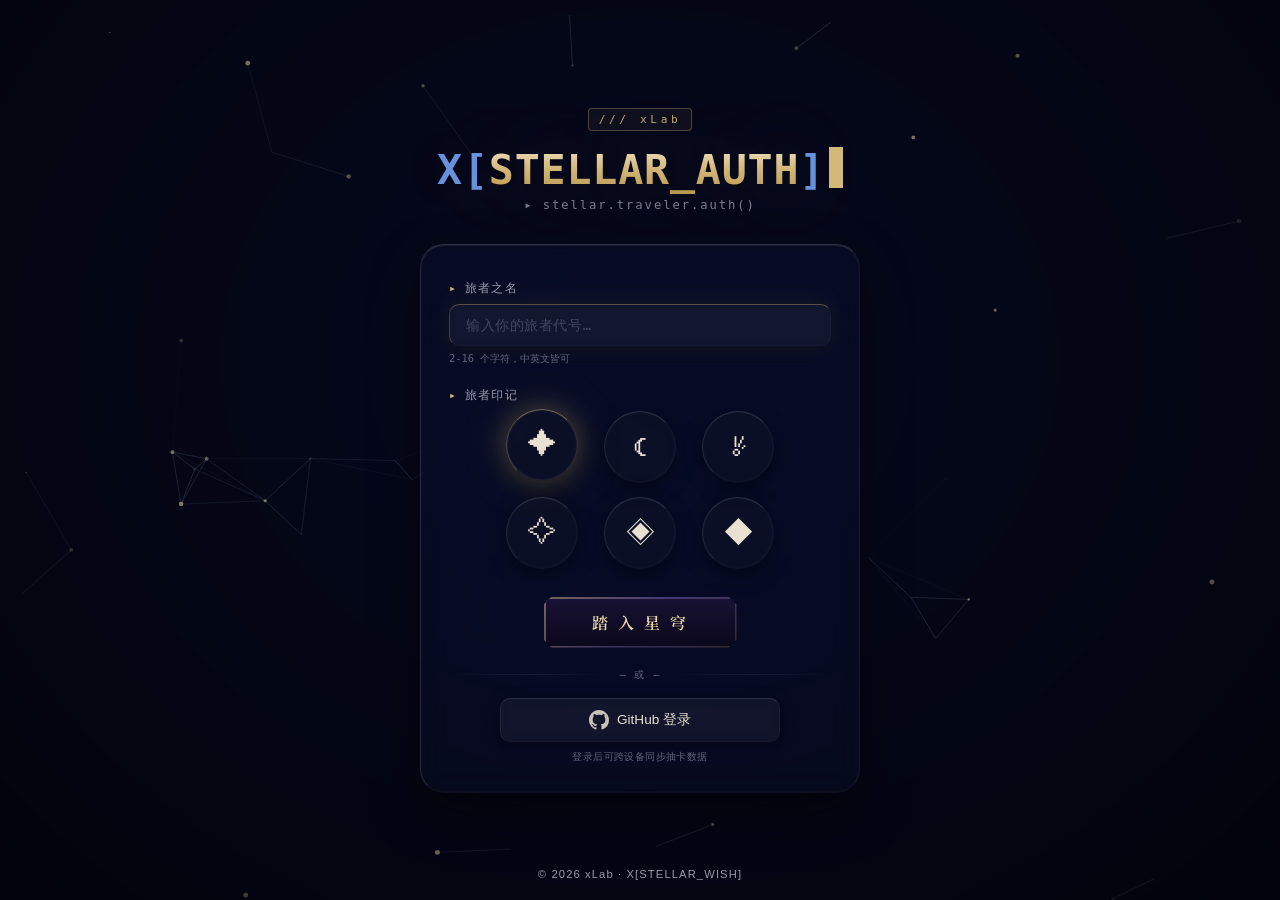
==== commit c8cecb9b: "feat: GitHub OAuth login + cloud vault sync via Gist - Add login.html with dual-mode (guest + GitHub" ====
--- a/cards.html
+++ b/cards.html
@@ -499,6 +499,11 @@
 </head>
 <body>
 
+<!-- Auth guard: redirect to login if no profile -->
+<script>
+if(!localStorage.getItem('xlab-profile')&&!sessionStorage.getItem('gh_token')){location.replace('login.html')}
+</script>
+
 <div class="stage"></div>
 <div class="vignette"></div>
 <div class="spotlight"></div>
@@ -510,6 +515,10 @@
 <svg class="deco br" width="60" height="60" viewBox="0 0 60 60" fill="none"><path d="M2 2 L58 2 M2 2 L2 58" stroke="currentColor" stroke-width="0.5"/><path d="M8 8 L40 8 M8 8 L8 40" stroke="currentColor" stroke-width="0.5"/><circle cx="8" cy="8" r="2" fill="currentColor"/><path d="M14 2 L14 14 L2 14" stroke="currentColor" stroke-width="0.8"/></svg>
 
 <nav class="nav-btns">
+  <a href="login.html" class="nav-btn" id="top-traveler" title="旅者档案" style="font-family:'Cinzel',serif;font-size:8px;letter-spacing:0.3em;gap:4px;">
+    <span id="tb-avatar">✦</span>
+    <span id="tb-name" style="max-width:60px;overflow:hidden;text-overflow:ellipsis;white-space:nowrap;">旅者</span>
+  </a>
   <a href="index.html" class="nav-btn" title="返回主页">⌂</a>
   <a href="wish.html" class="nav-btn" title="前往祈愿">✦</a>
 </nav>
@@ -921,6 +930,28 @@
 renderPage(0);
 </script>
 
+<script src="assets/sync.js"></script>
 <script src="assets/geek.js"></script>
+<script>
+// Populate traveler badge from xlab-profile or GitHub
+(function(){
+  var a=document.getElementById('tb-avatar');
+  var n=document.getElementById('tb-name');
+  if(!a||!n)return;
+  var gh=sessionStorage.getItem('gh_user');
+  if(gh){try{gh=JSON.parse(gh);}catch(e){gh=null}}
+  if(gh){
+    var img=document.createElement('img');
+    img.src=gh.avatar_url;img.style.width='100%';img.style.height='100%';img.style.borderRadius='50%';img.style.display='block';
+    a.textContent='';a.appendChild(img);a.style.padding='0';
+    n.textContent=gh.login;
+    return;
+  }
+  var p;try{p=JSON.parse(localStorage.getItem('xlab-profile'));}catch(e){}
+  if(!p)return;
+  var av={stellar:'✦',moon:'☾',comet:'☄',nova:'✧',galaxy:'◈',astronaut:'◆'};
+  a.textContent=av[p.avatar]||'✦';n.textContent=p.name;
+})();
+</script>
 </body>
 </html>
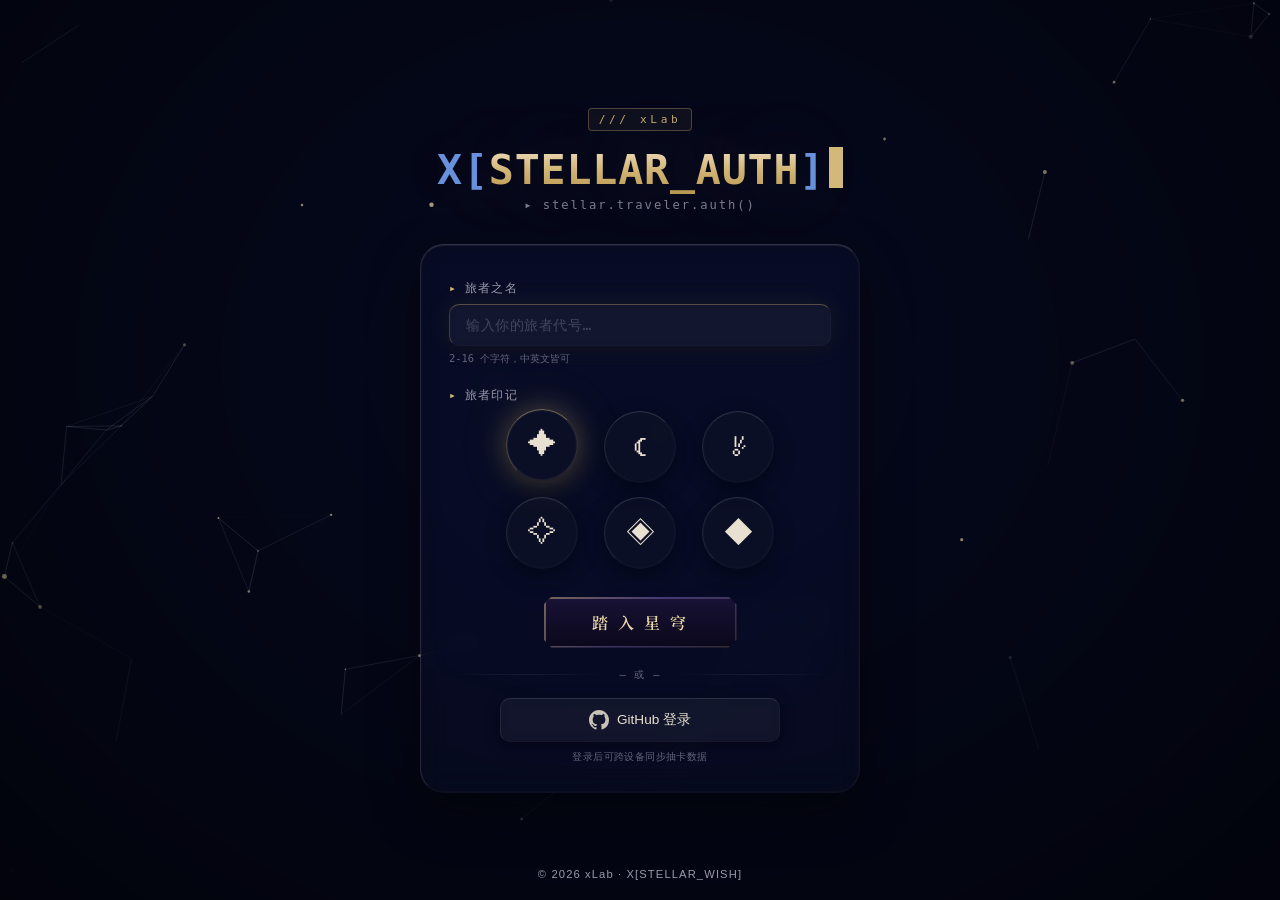
==== commit 1e8ce582: "fix: avatar sizing, card lock system, GitHub login state recognition - Fix GitHub avatar img using f" ====
--- a/cards.html
+++ b/cards.html
@@ -580,26 +580,40 @@
   {name:"zonk",img:"image/zzh4.jpg",rarity:3,desc:"低客的黑调"},
 ];
 
-// [MYSTERY] 创世神隐藏：只有真正抽出 6★ 后才在图鉴中揭示
+// [MYSTERY] 图鉴锁定：只有抽到过的卡牌才会解锁显示
 (function(){
-  const gIdx=ALL.findIndex(c=>c.rarity===6);
-  if(gIdx<0) return;
-  let unlocked=false;
+  // 收集已抽取的卡牌名称
+  const pulled=new Set();
+  let hasSixStar=false;
   try{
     const d=JSON.parse(localStorage.getItem('wish_genshin_v5'));
     if(d && d.hi){
-      unlocked=d.hi.some(h=>h.rarity===6);
+      d.hi.forEach(function(h){
+        if(h.card && h.card.name) pulled.add(h.card.name);
+        if(h.rarity===6) hasSixStar=true;
+      });
     }
   }catch(e){}
-  if(!unlocked){
-    ALL[gIdx]={
-      name:'???',
-      img:'',
-      rarity:6,
-      desc:'条件未知 · 尚未揭示',
-      locked:true
-    };
-  }
+
+  // 锁定未抽取的卡牌
+  ALL.forEach(function(c, i){
+    // 6★ 创世神特殊处理：必须抽到过6★才揭示
+    if(c.rarity===6 && !hasSixStar){
+      ALL[i]={name:'???', img:'', rarity:6, desc:'条件未知 · 尚未揭示', locked:true};
+      return;
+    }
+    // 其他卡牌：抽到过才解锁
+    if(!pulled.has(c.name)){
+      ALL[i]={
+        name:'???',
+        img:'',
+        rarity:c.rarity,
+        desc:'尚未抽取 · 祈愿中获取',
+        locked:true,
+        _realRarity:c.rarity
+      };
+    }
+  });
 })();
 
 const PER_PAGE=5;
@@ -673,8 +687,8 @@
   document.getElementById('legend-rarity').textContent='—';
 
   pageCards.forEach((c,i)=>{
-    const rClass='s'+c.rarity;
-    const stars='★'.repeat(c.rarity)+'☆'.repeat(Math.max(0,6-c.rarity));
+    const rClass='s'+(c._realRarity||c.rarity);
+    const stars=c.locked?'??????':'★'.repeat(c.rarity)+'☆'.repeat(Math.max(0,6-c.rarity));
     const el=document.createElement('article');
     el.className='card '+rClass;
     el.dataset.i=i;
@@ -686,7 +700,7 @@
     const locked=c.locked;
     el.innerHTML=`<div class="card-flip">
       <div class="edge left"></div><div class="edge right"></div>
-      ${locked ? backFaceHTML(6).replace(/VI/g,'?').replace(/6★/g,'???') : backFaceHTML(c.rarity)}
+      ${locked ? backFaceHTML(c._realRarity||c.rarity).replace(/VI/g,'?').replace(/6★/g,'???') : backFaceHTML(c.rarity)}
       <div class="face front ${rClass} ${locked?'locked-card':''}">
         ${locked
           ? `<div class="front-locked"><div class="locked-glyph">✦</div><div class="locked-label">抽 取 后 揭 示</div></div>`
@@ -942,8 +956,8 @@
   if(gh){try{gh=JSON.parse(gh);}catch(e){gh=null}}
   if(gh){
     var img=document.createElement('img');
-    img.src=gh.avatar_url;img.style.width='100%';img.style.height='100%';img.style.borderRadius='50%';img.style.display='block';
-    a.textContent='';a.appendChild(img);a.style.padding='0';
+    img.src=gh.avatar_url;img.style.width='20px';img.style.height='20px';img.style.borderRadius='50%';img.style.display='block';img.style.flexShrink='0';
+    a.textContent='';a.appendChild(img);a.style.display='inline-flex';a.style.alignItems='center';a.style.justifyContent='center';a.style.padding='0';a.style.flexShrink='0';
     n.textContent=gh.login;
     return;
   }
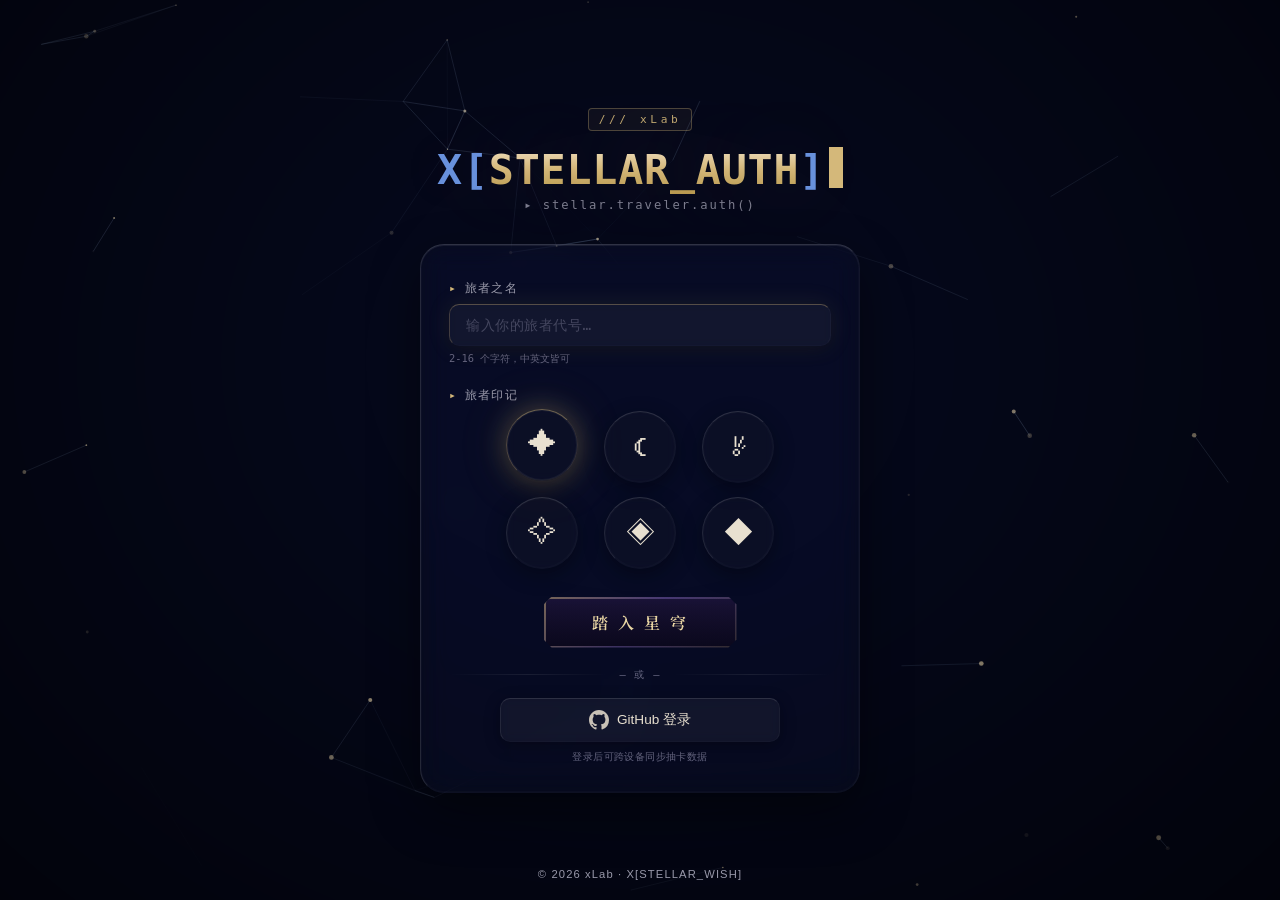
==== commit 9e98bd2a: "feat: page transitions + cloud leaderboard - assets/page-transition.js: fade-in/out on all internal " ====
--- a/cards.html
+++ b/cards.html
@@ -967,5 +967,6 @@
   a.textContent=av[p.avatar]||'✦';n.textContent=p.name;
 })();
 </script>
+<script src="assets/page-transition.js"></script>
 </body>
 </html>
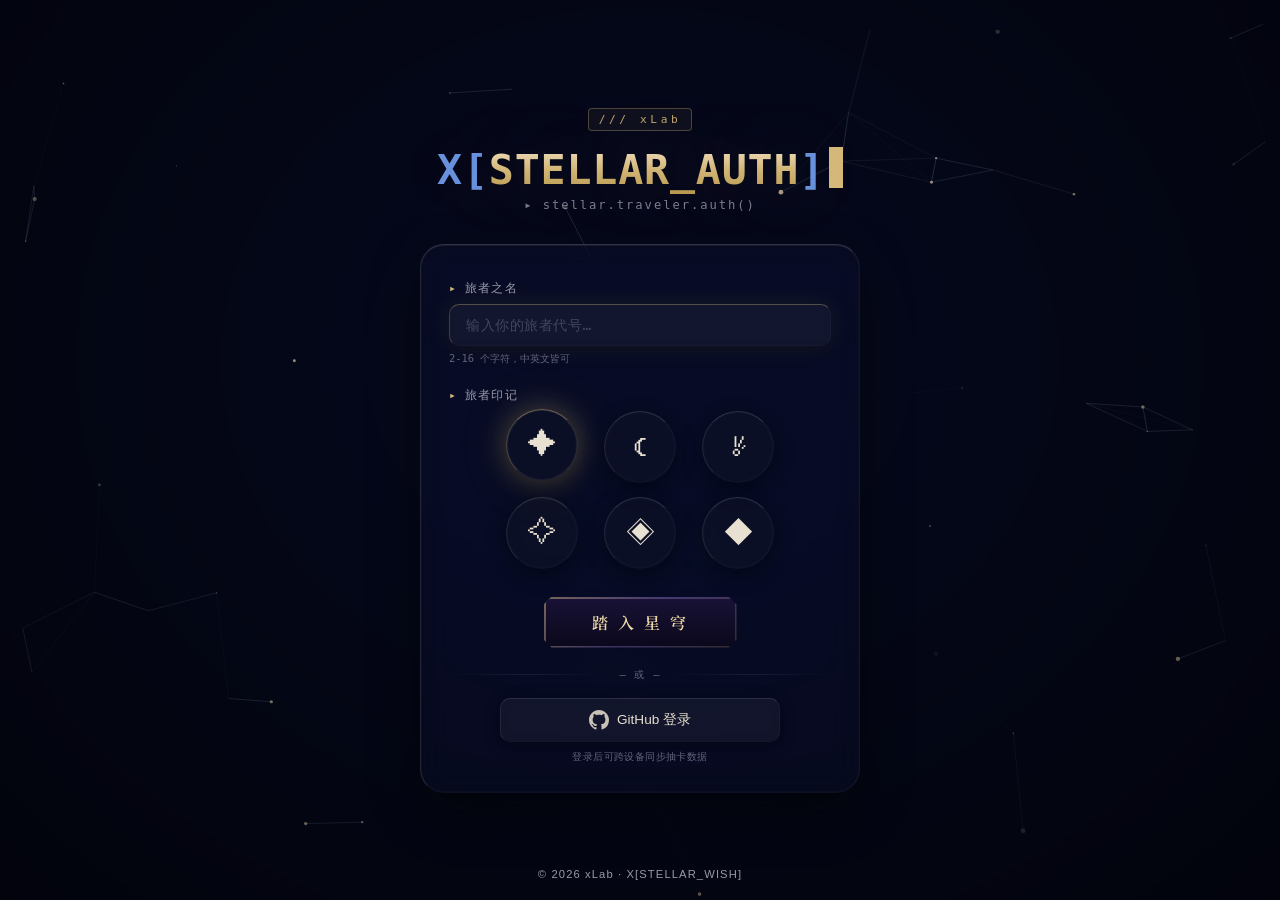
==== commit e25f6241: "fix: page transition overlay now in static HTML (no flash) - Static #pt-overlay div in every page bo" ====
--- a/cards.html
+++ b/cards.html
@@ -498,6 +498,8 @@
 </style>
 </head>
 <body>
+<!-- Page transition overlay -->
+<div id="pt-overlay" style="position:fixed;inset:0;z-index:9999;pointer-events:none;background:radial-gradient(ellipse at 50% 50%,rgba(5,8,26,0.92),rgba(2,2,12,0.98));opacity:0;transition:opacity 0.35s ease"></div>
 
 <!-- Auth guard: redirect to login if no profile -->
 <script>
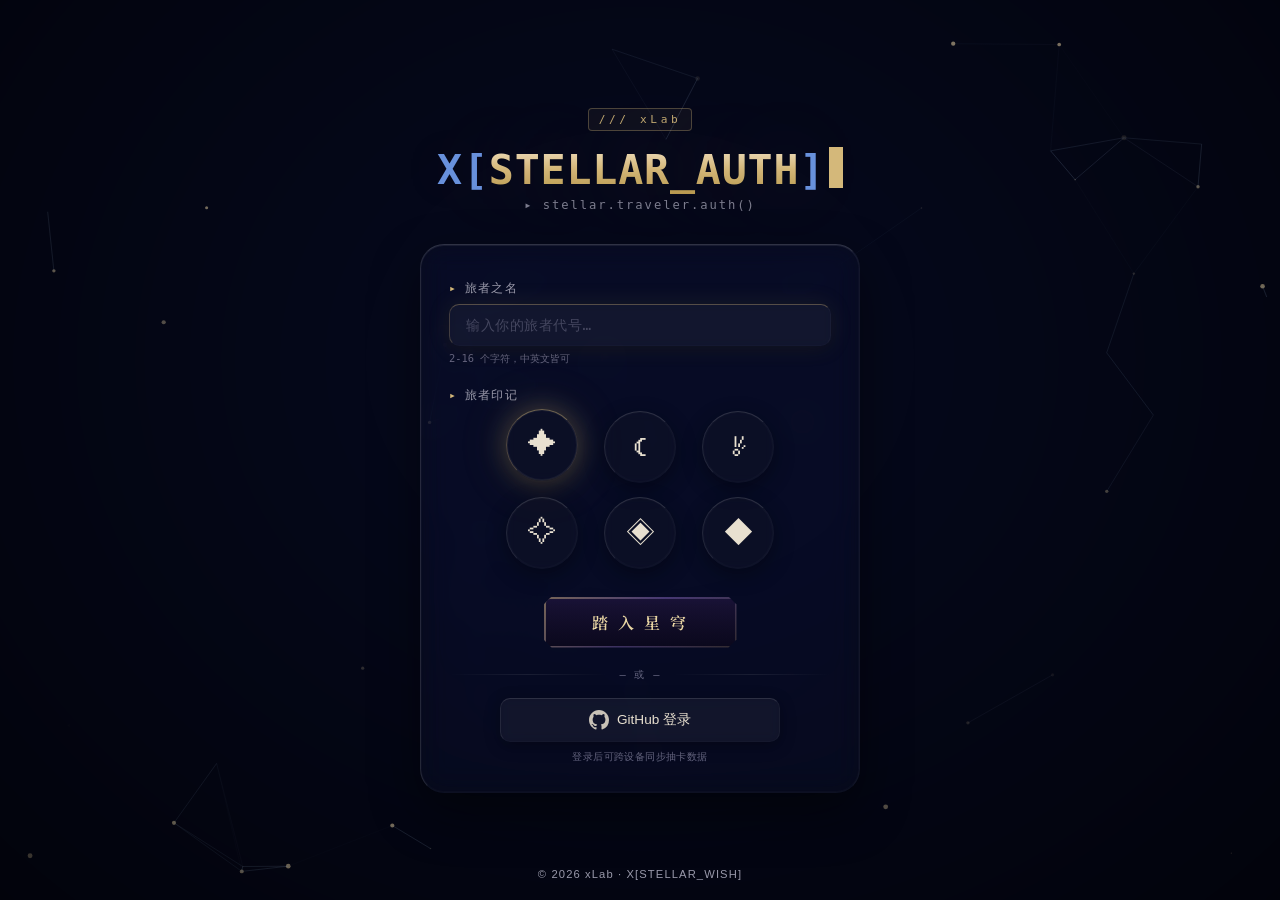
==== commit 6c231447: "fix: cards.html now loads community cards + rebuilds pagination" ====
--- a/cards.html
+++ b/cards.html
@@ -619,7 +619,7 @@
 })();
 
 const PER_PAGE=5;
-const TOTAL_PAGES=Math.ceil(ALL.length/PER_PAGE);
+let TOTAL_PAGES=Math.ceil(ALL.length/PER_PAGE);
 let currentPage=0;
 
 // ── DOM refs ──
@@ -942,8 +942,33 @@
 document.addEventListener('mouseleave',()=>cursor.style.opacity='0');
 document.addEventListener('mouseenter',()=>cursor.style.opacity='1');
 
-// ── Init ──
-renderPage(0);
+// ── Init: load community cards first, then render ──
+function initCards(){
+  var WORKER_URL='https://xlab-auth.xlab-stellarvault.workers.dev';
+  fetch(WORKER_URL+'/api/cards').then(function(r){return r.json()}).then(function(data){
+    var cards=data.cards||[];
+    cards.forEach(function(c){
+      var exists=ALL.some(function(x){return x.name===c.name||x.id===c.id});
+      if(!exists)ALL.push(c);
+    });
+    if(cards.length)console.log('[Community] Loaded '+cards.length+' approved cards');
+  }).catch(function(e){console.warn('[Community] Failed to load cards:',e)})
+  .finally(function(){
+    // Recalculate pagination
+    TOTAL_PAGES=Math.ceil(ALL.length/PER_PAGE);
+    // Rebuild page dots
+    pageDots.innerHTML='';
+    for(var i=0;i<TOTAL_PAGES;i++){
+      var dot=document.createElement('span');
+      dot.className='page-dot'+(i===0?' active':'');
+      dot.addEventListener('click',function(j){return function(){goToPage(j)}}(i));
+      pageDots.appendChild(dot);
+    }
+    currentPage=0;
+    renderPage(0);
+  });
+}
+initCards();
 </script>
 
 <script src="assets/sync.js"></script>
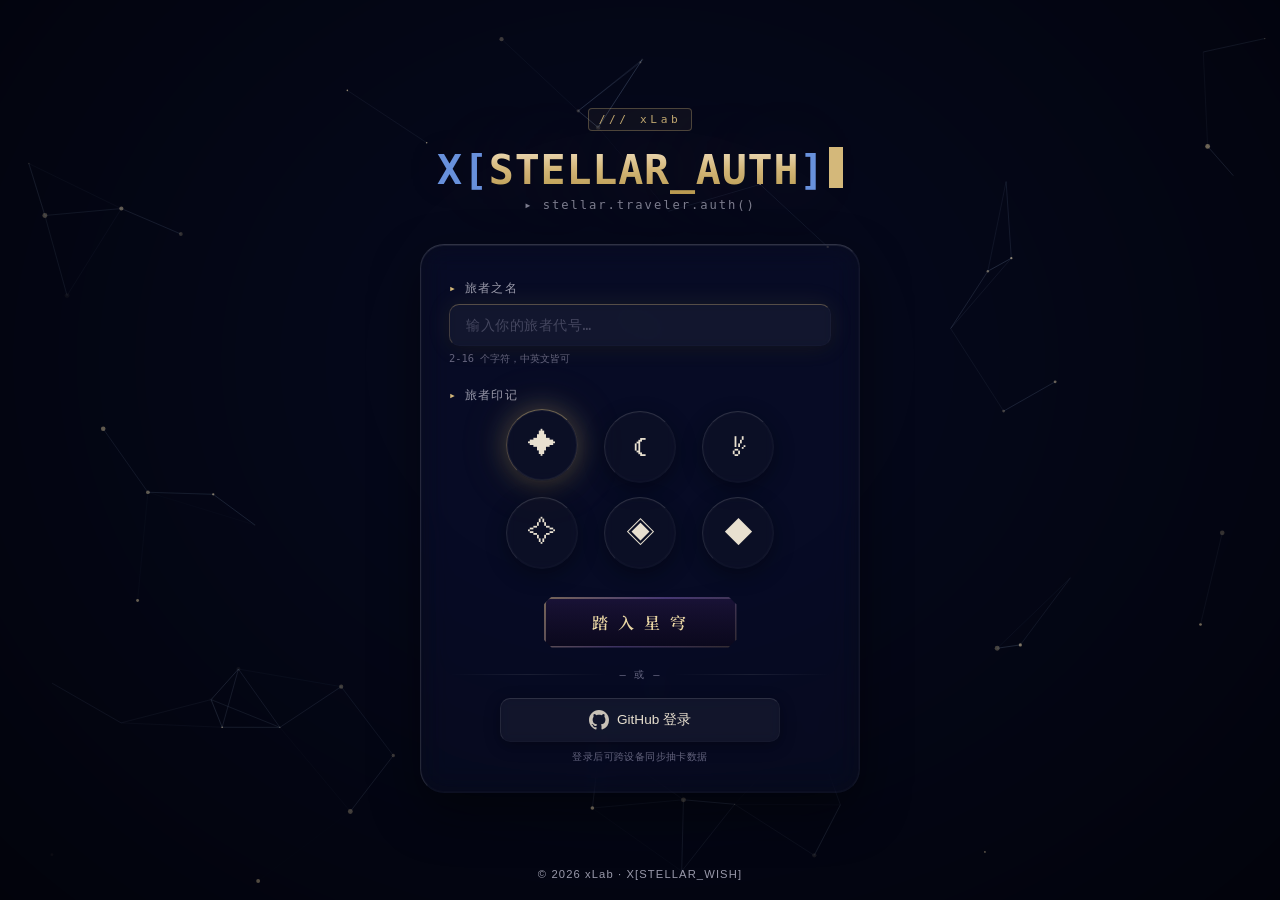
==== commit 3178d232: "fix: add fetch timeout + card data validation to prevent freeze - 5s AbortController timeout on comm" ====
--- a/cards.html
+++ b/cards.html
@@ -945,18 +945,24 @@
 // ── Init: load community cards first, then render ──
 function initCards(){
   var WORKER_URL='https://xlab-auth.xlab-stellarvault.workers.dev';
-  fetch(WORKER_URL+'/api/cards').then(function(r){return r.json()}).then(function(data){
+  var controller=new AbortController();
+  var timeout=setTimeout(function(){controller.abort();goRender()},5000);
+  fetch(WORKER_URL+'/api/cards',{signal:controller.signal}).then(function(r){return r.json()}).then(function(data){
+    clearTimeout(timeout);
     var cards=data.cards||[];
     cards.forEach(function(c){
+      if(!c.name||!c.img||!c.rarity)return;
+      c.rarity=parseInt(c.rarity)||3;
+      if(c.rarity<3||c.rarity>6)return;
       var exists=ALL.some(function(x){return x.name===c.name||x.id===c.id});
       if(!exists)ALL.push(c);
     });
     if(cards.length)console.log('[Community] Loaded '+cards.length+' approved cards');
   }).catch(function(e){console.warn('[Community] Failed to load cards:',e)})
-  .finally(function(){
-    // Recalculate pagination
+  .finally(function(){goRender()});
+
+  function goRender(){
     TOTAL_PAGES=Math.ceil(ALL.length/PER_PAGE);
-    // Rebuild page dots
     pageDots.innerHTML='';
     for(var i=0;i<TOTAL_PAGES;i++){
       var dot=document.createElement('span');
@@ -966,7 +972,7 @@
     }
     currentPage=0;
     renderPage(0);
-  });
+  }
 }
 initCards();
 </script>
